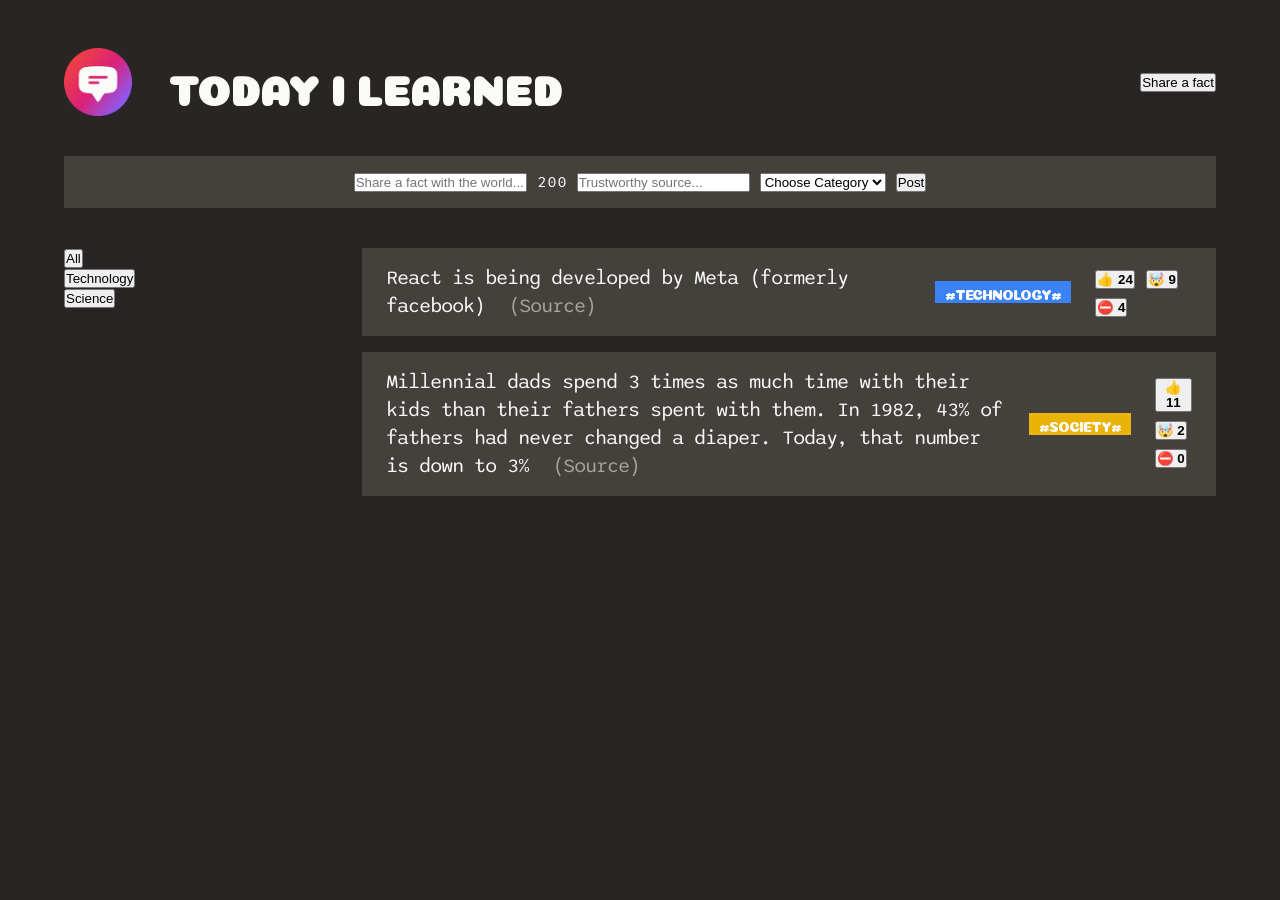
==== index.html @ ac5c784e "first commit" ====
<!DOCTYPE html>
<html lang="en">
  <head>
    <meta charset="UTF-8" />
    <meta http-equiv="X-UA-Compatible" content="IE=edge" />
    <meta name="viewport" content="width=device-width, initial-scale=1.0" />

    <link rel="preconnect" href="https://fonts.googleapis.com" />
    <link rel="preconnect" href="https://fonts.gstatic.com" crossorigin />
    <link
      href="https://fonts.googleapis.com/css2?family=Coiny&family=Sono:wght@400;600&display=swap"
      rel="stylesheet"
    />

    <link href="style.css" rel="stylesheet" />
    <title>Today I Learned!</title>
  </head>
  <body>
    <div class="container">
      <header class="header">
        <div class="logo">
          <img
            src="logo.png"
            height="68"
            width="68"
            alt="Today I Learned Logo"
          />
          <h1>Today I Learned</h1>
        </div>

        <button>Share a fact</button>
      </header>

      <form class="fact-form">
        <input type="text" placeholder="Share a fact with the world..." />
        <span>200</span>
        <input type="text" placeholder="Trustworthy source..." />
        <select>
          <option value="">Choose Category</option>
          <option value="technology">Technology</option>
          <option value="science">Science</option>
          <option value="finance">Finance</option>
        </select>
        <button>Post</button>
      </form>

      <main class="main">
        <aside>
          <ul>
            <li><button>All</button></li>
            <li><button>Technology</button></li>
            <li><button>Science</button></li>
          </ul>
        </aside>
        <section>
          <ul>
            <li class="fact">
              <p>
                React is being developed by Meta (formerly facebook)
                <a
                  class="source"
                  href="https://opensource.fb.com"
                  target="_blank"
                  >(Source)</a
                >
              </p>
              <span class="tag" style="background-color: #3b82f6"
                >#technology#</span
              >
              <div class="vote-buttons">
                <button>👍 <strong>24</strong></button>
                <button>🤯 <strong>9</strong></button>
                <button>⛔️ <strong>4</strong></button>
              </div>
            </li>
            <li class="fact">
              <p>
                Millennial dads spend 3 times as much time with their kids than
                their fathers spent with them. In 1982, 43% of fathers had never
                changed a diaper. Today, that number is down to 3%
                <a
                  class="source"
                  href="https://www.mother.ly/parenting/millennial-dads-spend-more-time-with-their-kids"
                  target="_blank"
                  >(Source)</a
                >
              </p>
              <span class="tag" style="background-color: #eab308"
                >#society#</span
              >
              <div class="vote-buttons">
                <button>👍 <strong>11</strong></button>
                <button>🤯 <strong>2</strong></button>
                <button>⛔️ <strong>0</strong></button>
              </div>
            </li>
          </ul>
        </section>
      </main>
    </div>
  </body>
</html>
---- style.css ----
* {
  margin: 0;
  padding: 0;
  box-sizing: border-box;
}

body {
  background-color: #292524;
  color: #fafaf9;
  font-family: "Sono", sans-serif;
  padding: 48px 64px;
}
/* MAIN LAYOUT */
.container {
  max-width: 1500px;

  margin: 0 auto;
}
.header {
  margin-bottom: 40px;

  display: flex;
  align-items: center;
  justify-content: space-between;
}

.fact-form {
  background-color: #44403c;
  margin-bottom: 40px;
  padding: 16px 40px;
  text-align: center;
}

.main {
  display: grid;
  grid-template-columns: 250px 1fr;
  gap: 48px;
}

/* ELEMENTS */
.logo {
  display: flex;

  align-items: center;
  gap: 16px;
}

.logo img {
  height: "68";
  width: "68";
}
h1 {
  font-size: 42px;
  text-transform: uppercase;

  font-family: "Coiny", Arial, sans-serif;

  line-height: 1;
  margin-top: 6px;
  margin-left: 20px;
}

.fact {
  font-size: 20px;
  line-height: 1.4;

  color: #fafaf9;
  background-color: #44403c;
  margin-bottom: 16px;
  padding: 16px 24px;
  letter-spacing: -1px;
  display: flex;
  align-items: center;
  gap: 24px;
}

.tag {
  text-transform: uppercase;
  font-size: 14px;
  font-family: "Coiny", sans-serif;
  padding-top: 3px;
  padding-left: 10px;
  padding-right: 10px;
}

ul {
  list-style: none;
}

.vote-buttons {
  margin-left: auto;
}

.source:link,
.source:visited {
  color: #a8a29e;
  text-decoration: none;
  margin-left: 12px;
}

.source:hover,
.source:active {
  color: #3b82f6;
}
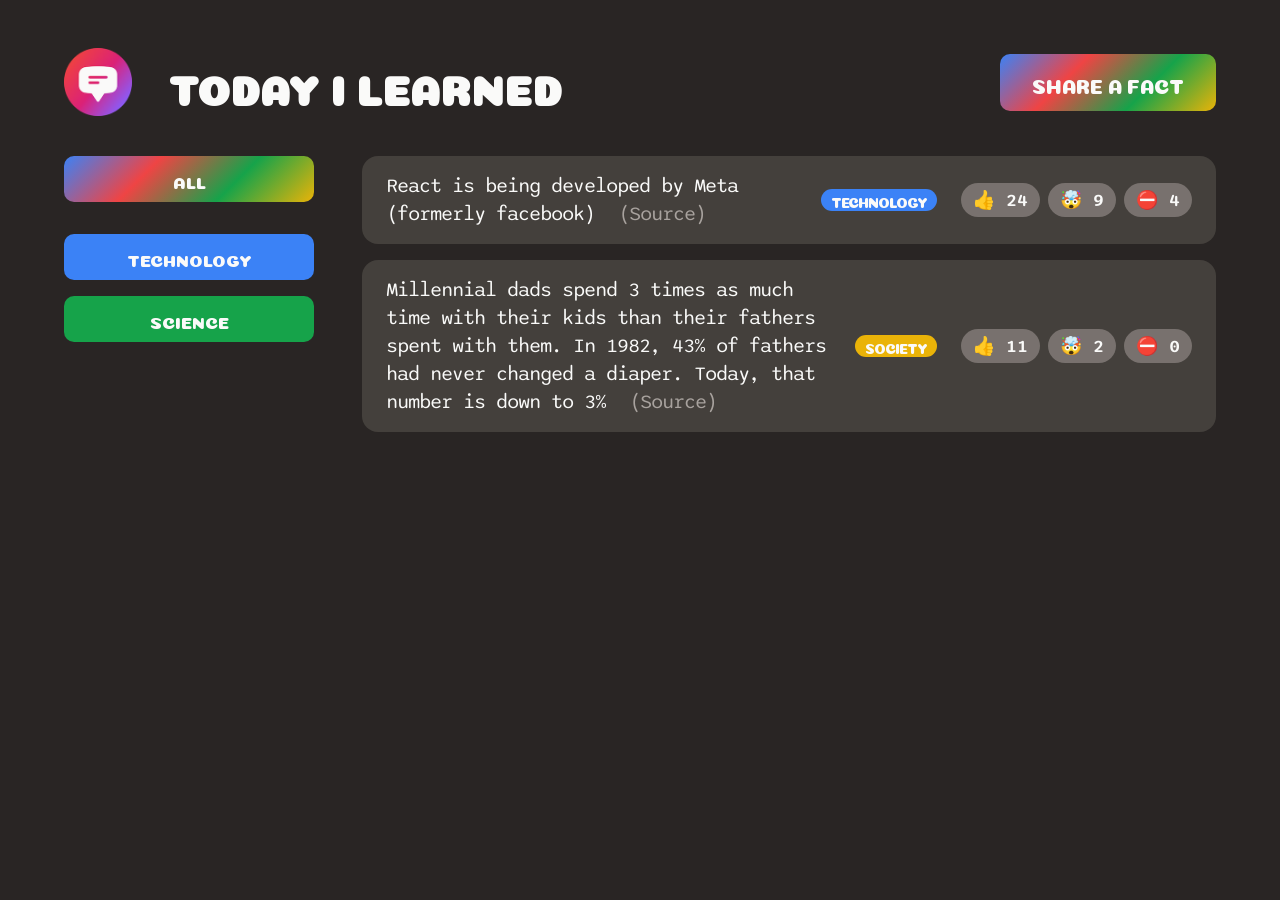
==== commit ac60d839: "add to start js functions" ====
--- a/index.html
+++ b/index.html
@@ -28,10 +28,10 @@
           <h1>Today I Learned</h1>
         </div>
 
-        <button>Share a fact</button>
+        <button class="btn btn-large btn-open">Share a fact</button>
       </header>
 
-      <form class="fact-form">
+      <form class="fact-form hidden">
         <input type="text" placeholder="Share a fact with the world..." />
         <span>200</span>
         <input type="text" placeholder="Trustworthy source..." />
@@ -41,15 +41,31 @@
           <option value="science">Science</option>
           <option value="finance">Finance</option>
         </select>
-        <button>Post</button>
+        <button class="btn btn-large">Post</button>
       </form>
 
       <main class="main">
         <aside>
           <ul>
-            <li><button>All</button></li>
-            <li><button>Technology</button></li>
-            <li><button>Science</button></li>
+            <li class="category">
+              <button class="btn btn-all-categories">All</button>
+            </li>
+            <li class="category">
+              <button
+                class="btn btn-category"
+                style="background-color: #3b82f6"
+              >
+                Technology
+              </button>
+            </li>
+            <li class="category">
+              <button
+                class="btn btn-category"
+                style="background-color: #16a34a"
+              >
+                Science
+              </button>
+            </li>
           </ul>
         </aside>
         <section>
@@ -65,12 +81,12 @@
                 >
               </p>
               <span class="tag" style="background-color: #3b82f6"
-                >#technology#</span
+                >technology</span
               >
               <div class="vote-buttons">
-                <button>👍 <strong>24</strong></button>
-                <button>🤯 <strong>9</strong></button>
-                <button>⛔️ <strong>4</strong></button>
+                <button>👍 24</button>
+                <button>🤯 9</button>
+                <button>⛔️ 4</button>
               </div>
             </li>
             <li class="fact">
@@ -85,18 +101,17 @@
                   >(Source)</a
                 >
               </p>
-              <span class="tag" style="background-color: #eab308"
-                >#society#</span
-              >
+              <span class="tag" style="background-color: #eab308">society</span>
               <div class="vote-buttons">
-                <button>👍 <strong>11</strong></button>
-                <button>🤯 <strong>2</strong></button>
-                <button>⛔️ <strong>0</strong></button>
+                <button>👍 11</button>
+                <button>🤯 2</button>
+                <button>⛔️ 0</button>
               </div>
             </li>
           </ul>
         </section>
       </main>
     </div>
+    <script src="script.js"></script>
   </body>
 </html>
--- a/style.css
+++ b/style.css
@@ -10,6 +10,10 @@
   font-family: "Sono", sans-serif;
   padding: 48px 64px;
 }
+
+.hidden {
+  display: none !important;
+}
 /* MAIN LAYOUT */
 .container {
   max-width: 1500px;
@@ -22,13 +26,6 @@
   display: flex;
   align-items: center;
   justify-content: space-between;
-}
-
-.fact-form {
-  background-color: #44403c;
-  margin-bottom: 40px;
-  padding: 16px 40px;
-  text-align: center;
 }
 
 .main {
@@ -37,6 +34,12 @@
   gap: 48px;
 }
 
+@media (max-width: 900px) {
+  .main {
+    grid-template-columns: 1fr;
+  }
+}
+
 /* ELEMENTS */
 .logo {
   display: flex;
@@ -58,6 +61,10 @@
   line-height: 1;
   margin-top: 6px;
   margin-left: 20px;
+}
+
+.category {
+  margin-bottom: 16px;
 }
 
 .fact {
@@ -72,6 +79,15 @@
   display: flex;
   align-items: center;
   gap: 24px;
+  border-radius: 16px;
+}
+
+@media (max-width: 1200px) {
+  .fact {
+    flex-direction: column;
+    gap: 12px;
+    align-items: flex-end;
+  }
 }
 
 .tag {
@@ -81,6 +97,8 @@
   padding-top: 3px;
   padding-left: 10px;
   padding-right: 10px;
+  cursor: pointer;
+  border-radius: 100px;
 }
 
 ul {
@@ -89,6 +107,26 @@
 
 .vote-buttons {
   margin-left: auto;
+  flex-shrink: 0;
+  display: flex;
+  gap: 8px;
+}
+
+.vote-buttons button {
+  background-color: #78716e;
+  border: none;
+  font-size: 18px;
+  padding: 6px 12px;
+  color: inherit;
+  font-family: inherit;
+  font-weight: 600;
+  cursor: pointer;
+  border-radius: 100px;
+  transition: 0.3s;
+}
+
+.vote-buttons button:hover {
+  background-color: #292524;
 }
 
 .source:link,
@@ -96,9 +134,96 @@
   color: #a8a29e;
   text-decoration: none;
   margin-left: 12px;
+  transition: 0.3s;
 }
 
 .source:hover,
 .source:active {
   color: #3b82f6;
 }
+
+.btn {
+  border: none;
+  font-family: "Coiny", sans-serif;
+  line-height: 1;
+  text-transform: uppercase;
+  font-size: 17px;
+  padding: 16px 0 13px;
+  background-image: linear-gradient(135deg, #3b82f6, #ef4444, #16a34a, #eab308);
+  color: inherit;
+  border-radius: 10px;
+  transition: 0.3s;
+  cursor: pointer;
+}
+
+.btn:hover {
+  transform: scale(110%) rotate(-2deg);
+}
+
+.btn-large {
+  font-size: 20px;
+  padding: 20px 32px 17px;
+}
+
+.btn-all-categories {
+  margin-bottom: 16px;
+  width: 100%;
+}
+
+.btn-category {
+  width: 100%;
+  background-image: none;
+}
+
+/*Form*/
+
+.fact-form {
+  background-color: #44403c;
+  margin-bottom: 40px;
+  padding: 16px 32px;
+  text-align: center;
+  display: flex;
+  align-items: center;
+  gap: 16px;
+  border-radius: 16px;
+}
+
+.fact-form input,
+.fact-form select {
+  width: 220px;
+  background-color: #78716e;
+  border: none;
+  border-radius: 100px;
+  padding: 18px;
+  color: inherit;
+  font-family: inherit;
+}
+.fact-form input::placeholder {
+  color: #a8a29e;
+}
+
+.fact-form input:first-child {
+  flex-grow: 1;
+}
+
+.fact-form span {
+  font-weight: 600;
+  font-size: 18px;
+  margin-right: 18px;
+}
+
+@media (max-width: 1000px) {
+  body {
+    padding: 48px 32px;
+  }
+
+  .fact-form {
+    flex-direction: column;
+    align-items: stretch;
+  }
+
+  .fact-form input,
+  .fact-form select {
+    width: auto;
+  }
+}
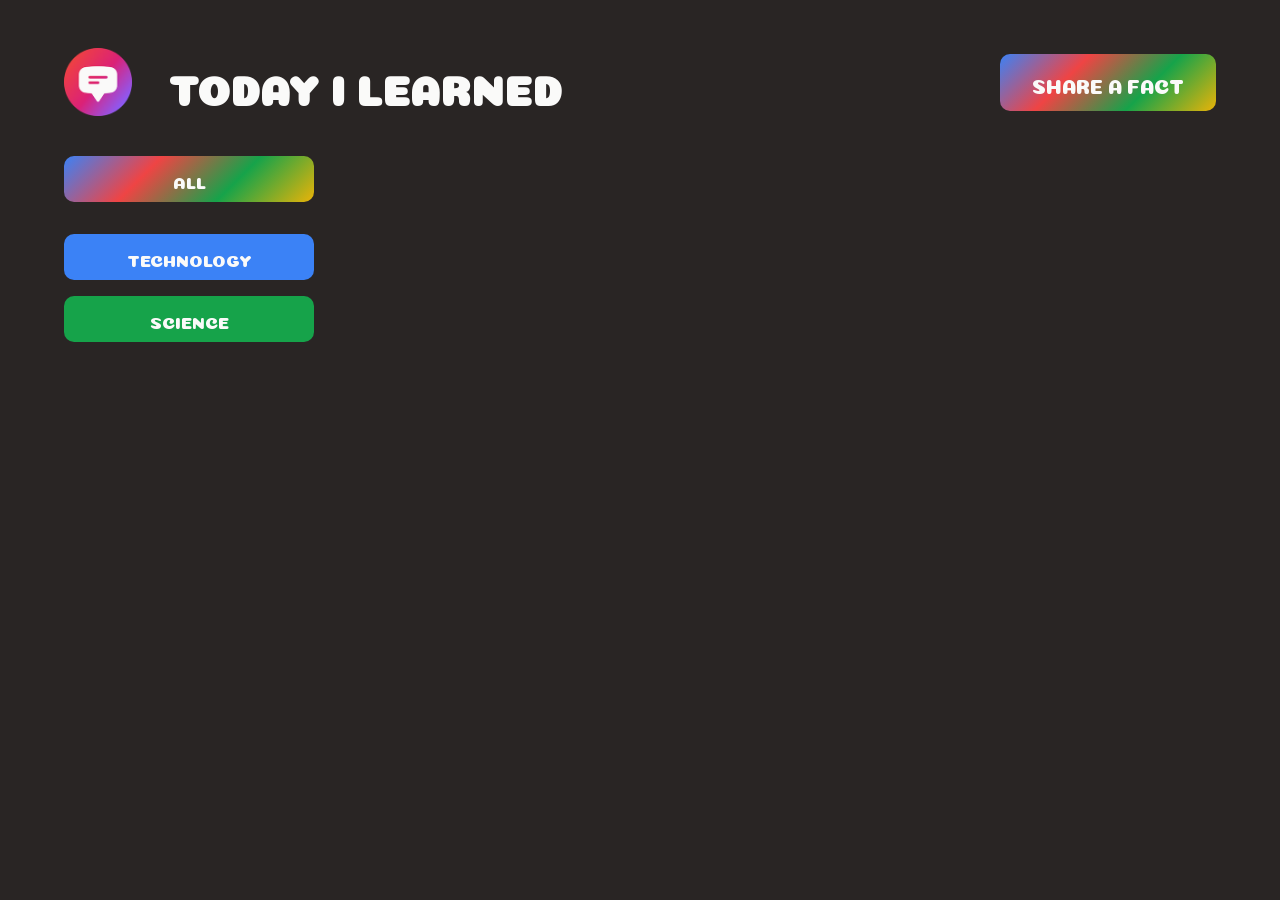
==== commit 6560a808: "connect to DB and add DOM manipulation" ====
--- a/index.html
+++ b/index.html
@@ -69,7 +69,7 @@
           </ul>
         </aside>
         <section>
-          <ul>
+          <ul class="facts-list">
             <li class="fact">
               <p>
                 React is being developed by Meta (formerly facebook)
